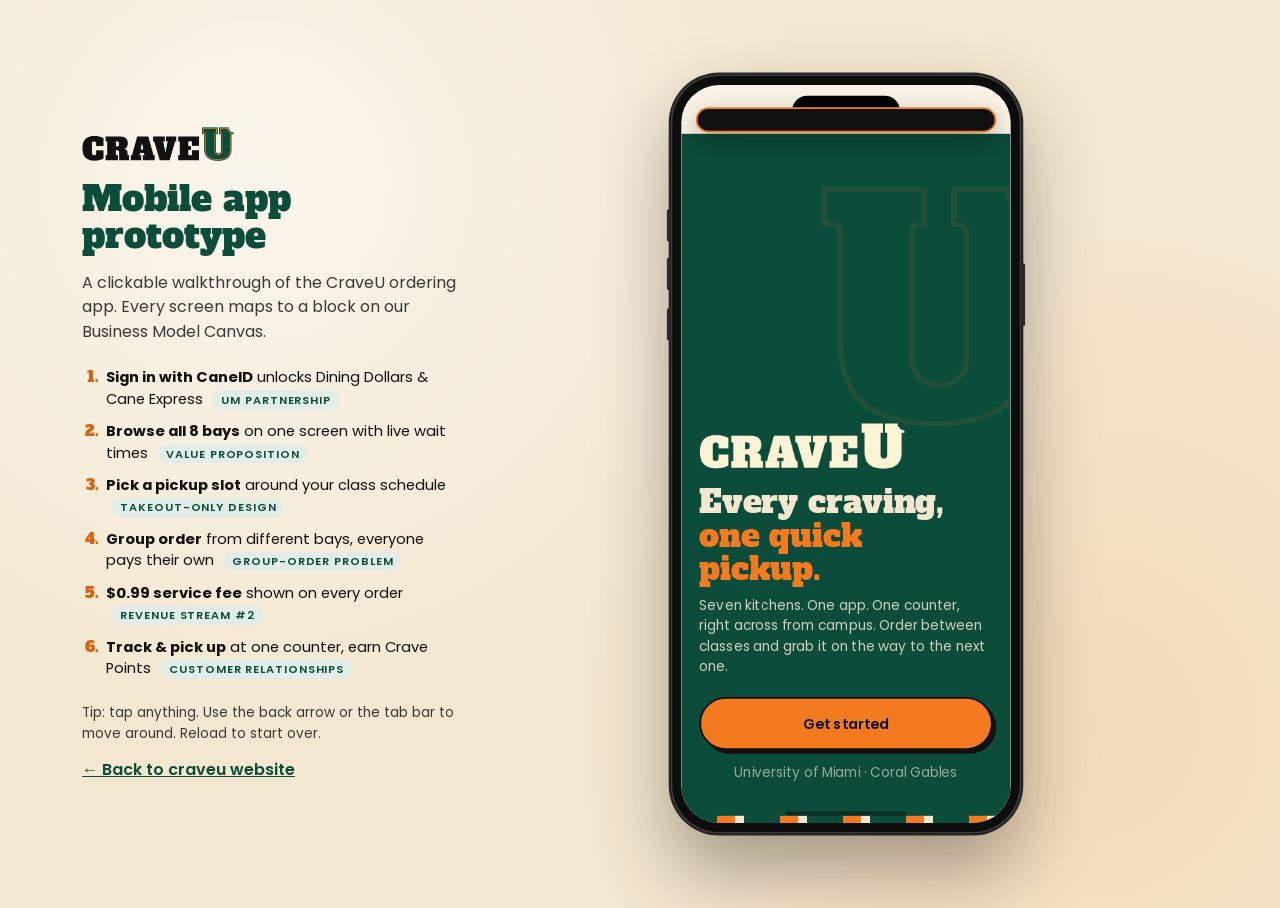
==== app/index.html @ 62c33250 "CraveU website and mobile app prototype Co-Authored-By: Claude Fable 5.1 <noreply@anthropic.com>" ====
<!DOCTYPE html>
<html lang="en">
<head>
  <meta charset="UTF-8">
  <meta name="viewport" content="width=device-width, initial-scale=1.0, viewport-fit=cover">
  <title>CraveU — Mobile App Prototype</title>
  <meta name="description" content="Clickable mobile app prototype for CraveU, the takeout-only kitchen hall at the University of Miami.">
  <link rel="icon" type="image/png" href="../assets/favicon.png">
  <link rel="apple-touch-icon" href="../assets/apple-touch-icon.png">
  <link rel="preconnect" href="https://fonts.googleapis.com">
  <link rel="preconnect" href="https://fonts.gstatic.com" crossorigin>
  <link href="https://fonts.googleapis.com/css2?family=Alfa+Slab+One&family=Poppins:wght@400;500;600;700&display=swap" rel="stylesheet">
  <link rel="stylesheet" href="app.css">
</head>
<body>
  <div class="stage">
    <aside class="stage__side">
      <a href="../index.html" class="stage__logo"><img src="../assets/logo.png" alt="CraveU"></a>
      <h1>Mobile app prototype</h1>
      <p>A clickable walkthrough of the CraveU ordering app. Every screen maps to a block on our Business Model Canvas.</p>
      <ol class="stage__flow">
        <li><strong>Sign in with CaneID</strong> unlocks Dining Dollars &amp; Cane Express <span>UM partnership</span></li>
        <li><strong>Browse all 8 bays</strong> on one screen with live wait times <span>Value proposition</span></li>
        <li><strong>Pick a pickup slot</strong> around your class schedule <span>Takeout-only design</span></li>
        <li><strong>Group order</strong> from different bays, everyone pays their own <span>Group-order problem</span></li>
        <li><strong>$0.99 service fee</strong> shown on every order <span>Revenue stream #2</span></li>
        <li><strong>Track &amp; pick up</strong> at one counter, earn Crave Points <span>Customer relationships</span></li>
      </ol>
      <p class="stage__hint">Tip: tap anything. Use the back arrow or the tab bar to move around. Reload to start over.</p>
      <a class="stage__link" href="../index.html">← Back to craveu website</a>
    </aside>

    <div class="phone-wrap">
      <div class="phone" id="phone">
        <div class="phone__island"></div>
        <div class="phone__screen">
          <div class="statusbar"><span id="clock">9:41</span><span class="statusbar__icons">●●●● <b>▮</b></span></div>
          <div id="app" class="app" aria-live="polite"></div>
          <div class="toast" id="toast" role="status"></div>
          <div class="phone__home"></div>
        </div>
      </div>
    </div>
  </div>
  <script src="app.js"></script>
</body>
</html>
---- app/app.css ----
/* ==========================================================================
   CraveU mobile app prototype — styles
   Same brand tokens as the website: Campus Green, Crave Orange, Cream, Ink
   ========================================================================== */
:root {
  --green: #0B4D3A; --green-deep: #073627; --green-soft: #E3EDE7;
  --orange: #F47A1F; --orange-deep: #D9640F; --orange-soft: #FDE6D3;
  --cream: #F3E7CF; --cream-light: #FAF4E6; --paper: #FFFBF2;
  --ink: #111111; --ink-soft: #3A3A3A; --muted: #6B6459; --line: rgba(17,17,17,0.12);
  --font-display: "Alfa Slab One", "Rockwell", Georgia, serif;
  --font-body: "Poppins", "Helvetica Neue", Arial, sans-serif;
  --phone-w: 390px; --phone-h: 844px; --phone-r: 54px;
  --tabbar-h: 78px;
}
*, *::before, *::after { box-sizing: border-box; }
html, body { margin: 0; }
body {
  font-family: var(--font-body); color: var(--ink); background: var(--cream);
  background-image: radial-gradient(circle at 20% 20%, rgba(255,255,255,0.6), transparent 45%), radial-gradient(circle at 85% 80%, rgba(244,122,31,0.12), transparent 40%);
  min-height: 100vh;
}
img { max-width: 100%; display: block; }
button { font: inherit; cursor: pointer; }

/* ---------- Stage (page around the phone) ---------- */
.stage { display: grid; grid-template-columns: 380px 1fr; gap: 2rem; min-height: 100vh; align-items: center; padding: 2rem; max-width: 1180px; margin-inline: auto; }
.stage__side h1 { font-family: var(--font-display); font-weight: 400; color: var(--green); font-size: 2.2rem; line-height: 1.05; margin: 1.2rem 0 0.6rem; }
.stage__side p { color: var(--ink-soft); line-height: 1.55; }
.stage__logo img { height: 36px; width: auto; }
.stage__flow { padding-left: 1.3rem; margin: 1.4rem 0; font-size: 0.92rem; line-height: 1.45; }
.stage__flow li { margin-bottom: 0.7rem; padding-left: 0.2rem; }
.stage__flow li::marker { font-family: var(--font-display); color: var(--orange-deep); }
.stage__flow span { display: inline-block; margin-left: 0.4rem; font-size: 0.7rem; font-weight: 600; letter-spacing: 0.08em; text-transform: uppercase; color: var(--green); background: var(--green-soft); padding: 0.1rem 0.5rem; border-radius: 999px; }
.stage__hint { font-size: 0.85rem; color: var(--muted); }
.stage__link { font-weight: 600; color: var(--green); }
.phone-wrap { display: grid; place-items: center; }
@media (max-width: 900px) {
  .stage { grid-template-columns: 1fr; padding: 1rem; gap: 1rem; }
  .stage__side { order: 2; }
  .phone-wrap { order: 1; }
}
@media (max-height: 920px) and (min-width: 901px) {
  .phone { transform: scale(0.9); transform-origin: center; }
}
@media (max-height: 820px) and (min-width: 901px) {
  .phone { transform: scale(0.8); }
}
@media (max-width: 440px) {
  .phone { transform: scale(0.86); transform-origin: top center; margin-bottom: -110px; }
}

/* ---------- Phone frame ---------- */
.phone {
  position: relative; width: var(--phone-w); height: var(--phone-h);
  background: #0d0d0d; border-radius: var(--phone-r); padding: 12px;
  box-shadow: 0 40px 80px rgba(17,17,17,0.35), 0 0 0 2px #2a2a2a, inset 0 0 0 2px #3a3a3a;
}
.phone::before, .phone::after { content: ""; position: absolute; background: #2a2a2a; border-radius: 3px; }
.phone::before { left: -4px; top: 150px; width: 4px; height: 36px; box-shadow: 0 54px 0 #2a2a2a, 0 110px 0 #2a2a2a; }
.phone::after { right: -4px; top: 210px; width: 4px; height: 70px; }
.phone__island { position: absolute; top: 24px; left: 50%; transform: translateX(-50%); width: 120px; height: 34px; background: #000; border-radius: 20px; z-index: 20; }
.phone__screen { position: relative; width: 100%; height: 100%; background: var(--cream-light); border-radius: calc(var(--phone-r) - 12px); overflow: hidden; display: flex; flex-direction: column; }
.phone__home { position: absolute; bottom: 8px; left: 50%; transform: translateX(-50%); width: 134px; height: 5px; border-radius: 3px; background: rgba(17,17,17,0.5); z-index: 20; pointer-events: none; }
.statusbar { height: 54px; flex: 0 0 54px; display: flex; justify-content: space-between; align-items: flex-end; padding: 0 28px 10px; font-size: 15px; font-weight: 600; color: var(--ink); z-index: 10; }
.statusbar__icons { font-size: 11px; letter-spacing: -1px; }
.statusbar__icons b { font-size: 13px; }
.app--dark .statusbar { color: var(--cream); }

/* Embedded (iframe on the website): no bezel, fill the frame */
body.embed { background: var(--cream-light); }
body.embed .stage { display: block; padding: 0; min-height: 0; }
body.embed .stage__side { display: none; }
body.embed .phone { width: 100%; height: 100vh; padding: 0; border-radius: 0; box-shadow: none; background: transparent; transform: none; }
body.embed .phone::before, body.embed .phone::after, body.embed .phone__island { display: none; }
body.embed .phone__screen { border-radius: 0; }
body.embed .statusbar { height: 36px; flex-basis: 36px; padding: 0 18px 6px; font-size: 13px; }

/* ---------- App shell ---------- */
.app { flex: 1; position: relative; overflow: hidden; display: flex; flex-direction: column; }
.screen {
  position: absolute; inset: 0; display: flex; flex-direction: column; overflow: hidden;
  animation: slideIn 0.28s cubic-bezier(0.2, 0.7, 0.2, 1);
}
.screen.back-anim { animation: slideBack 0.26s cubic-bezier(0.2, 0.7, 0.2, 1); }
.screen.fade-anim { animation: fadeIn 0.25s ease; }
@keyframes slideIn { from { transform: translateX(40px); opacity: 0; } to { transform: none; opacity: 1; } }
@keyframes slideBack { from { transform: translateX(-30px); opacity: 0; } to { transform: none; opacity: 1; } }
@keyframes fadeIn { from { opacity: 0; } to { opacity: 1; } }
.scroll { flex: 1; overflow-y: auto; overscroll-behavior: contain; -webkit-overflow-scrolling: touch; padding: 0 20px; scrollbar-width: none; }
.scroll::-webkit-scrollbar { display: none; }
.scroll--tabs { padding-bottom: calc(var(--tabbar-h) + 24px); }
.scroll--cta { padding-bottom: 120px; }

/* Top bar */
.topbar { display: flex; align-items: center; gap: 12px; padding: 6px 20px 12px; min-height: 52px; }
.topbar h2 { font-family: var(--font-display); font-weight: 400; font-size: 1.35rem; color: var(--green); margin: 0; flex: 1; line-height: 1.1; }
.topbar .sub { font-size: 0.75rem; color: var(--muted); font-weight: 500; display: block; font-family: var(--font-body); }
.iconbtn { width: 40px; height: 40px; border-radius: 50%; border: 2px solid var(--ink); background: var(--paper); display: grid; place-items: center; font-size: 1.1rem; font-weight: 700; color: var(--ink); padding: 0; flex: 0 0 40px; }
.iconbtn--ghost { border-color: transparent; background: transparent; }

/* ---------- Typography ---------- */
.h-display { font-family: var(--font-display); font-weight: 400; color: var(--green); line-height: 1.05; margin: 0; }
.eyebrow { font-size: 0.68rem; font-weight: 600; letter-spacing: 0.16em; text-transform: uppercase; color: var(--orange-deep); }
.muted { color: var(--muted); }
.small { font-size: 0.82rem; }
.tiny { font-size: 0.72rem; }

/* ---------- Buttons ---------- */
.btn {
  display: inline-flex; align-items: center; justify-content: center; gap: 8px; width: 100%;
  padding: 15px 18px; border-radius: 999px; border: 2px solid var(--ink); background: var(--orange); color: var(--ink);
  font-weight: 600; font-size: 1rem; box-shadow: 4px 4px 0 var(--ink); text-decoration: none;
  transition: transform 0.1s ease, box-shadow 0.1s ease;
}
.btn:active { transform: translate(3px, 3px); box-shadow: 1px 1px 0 var(--ink); }
.btn--green { background: var(--green); color: var(--cream); }
.btn--cream { background: var(--cream); }
.btn--ghost { background: transparent; box-shadow: none; }
.btn--sm { width: auto; padding: 9px 14px; font-size: 0.85rem; box-shadow: 3px 3px 0 var(--ink); }
.btn--xs { width: auto; padding: 6px 12px; font-size: 0.78rem; box-shadow: 2px 2px 0 var(--ink); }
.btn[disabled] { opacity: 0.5; pointer-events: none; }
.btn .price { margin-left: auto; font-family: var(--font-display); font-weight: 400; }
.textbtn { background: none; border: 0; color: var(--green); font-weight: 600; padding: 4px 0; text-decoration: underline; text-underline-offset: 3px; }

/* Sticky CTA footer */
.cta-bar { position: absolute; left: 0; right: 0; bottom: 0; padding: 12px 20px 30px; background: linear-gradient(to top, var(--cream-light) 70%, rgba(250,244,230,0)); z-index: 5; }

/* ---------- Tab bar ---------- */
.tabbar {
  position: absolute; left: 0; right: 0; bottom: 0; height: var(--tabbar-h); z-index: 6;
  background: var(--paper); border-top: 2px solid var(--ink);
  display: grid; grid-template-columns: repeat(4, 1fr); padding: 8px 8px 20px;
}
.tab { background: none; border: 0; display: flex; flex-direction: column; align-items: center; gap: 2px; font-size: 0.68rem; font-weight: 600; color: var(--muted); padding: 4px 0; position: relative; }
.tab .ic { font-size: 1.25rem; line-height: 1; filter: grayscale(1); opacity: 0.7; }
.tab.is-active { color: var(--green); }
.tab.is-active .ic { filter: none; opacity: 1; }
.tab.is-active::after { content: ""; position: absolute; top: -10px; width: 28px; height: 4px; border-radius: 2px; background: var(--orange); }
.tab .badge { position: absolute; top: 0; right: 22%; min-width: 18px; height: 18px; border-radius: 9px; background: var(--orange); color: var(--ink); font-size: 0.65rem; display: grid; place-items: center; padding: 0 5px; border: 1.5px solid var(--ink); }

/* ---------- Components ---------- */
.card { background: var(--paper); border: 2px solid var(--ink); border-radius: 18px; padding: 14px 16px; box-shadow: 4px 4px 0 var(--ink); }
.card--green { background: var(--green); color: var(--cream); border-color: var(--green-deep); box-shadow: 4px 4px 0 var(--orange); }
.card--orange { background: var(--orange); box-shadow: 4px 4px 0 var(--green); }
.card--flat { box-shadow: none; }
.card--soft { background: var(--green-soft); border-color: transparent; box-shadow: none; }
.stack > * + * { margin-top: 12px; }
.row { display: flex; align-items: center; gap: 10px; }
.row--between { justify-content: space-between; }
.grow { flex: 1; min-width: 0; }

.pill { display: inline-flex; align-items: center; gap: 4px; font-size: 0.72rem; font-weight: 600; padding: 4px 10px; border-radius: 999px; background: var(--green-soft); color: var(--green); border: 1.5px solid var(--green); white-space: nowrap; }
.pill--orange { background: var(--orange-soft); color: var(--orange-deep); border-color: var(--orange); }
.pill--ink { background: var(--ink); color: var(--cream); border-color: var(--ink); }
.pill--ghost { background: transparent; color: var(--muted); border-color: var(--line); }

.chips { display: flex; gap: 8px; overflow-x: auto; padding: 4px 0 10px; scrollbar-width: none; margin: 0 -20px; padding-inline: 20px; }
.chips::-webkit-scrollbar { display: none; }
.chip { flex: 0 0 auto; padding: 8px 14px; border-radius: 999px; border: 2px solid var(--ink); background: var(--paper); font-size: 0.8rem; font-weight: 600; }
.chip.is-active { background: var(--green); color: var(--cream); }

.search { display: flex; align-items: center; gap: 10px; background: var(--paper); border: 2px solid var(--ink); border-radius: 14px; padding: 11px 14px; color: var(--muted); font-size: 0.9rem; }
.search input { border: 0; background: transparent; font: inherit; flex: 1; outline: none; color: var(--ink); }

/* Bay list card */
.bayrow { display: flex; gap: 12px; align-items: center; background: var(--paper); border: 2px solid var(--ink); border-radius: 16px; padding: 10px; text-align: left; width: 100%; box-shadow: 3px 3px 0 var(--ink); }
.bayrow:active { transform: translate(2px,2px); box-shadow: 1px 1px 0 var(--ink); }
.bayrow .art { width: 64px; height: 64px; border-radius: 12px; display: grid; place-items: center; font-size: 2rem; flex: 0 0 64px; border: 2px solid var(--ink); }
.art.o { background: var(--orange-soft); } .art.g { background: var(--green); } .art.c { background: var(--cream); } .art.s { background: var(--green-soft); }
.bayrow .name { font-family: var(--font-display); font-size: 1.02rem; color: var(--ink); line-height: 1.1; }
.bayrow .meta { font-size: 0.75rem; color: var(--muted); margin-top: 3px; }
.bayrow .wait { text-align: center; flex: 0 0 56px; }
.bayrow .wait b { display: block; font-family: var(--font-display); font-weight: 400; font-size: 1.25rem; color: var(--green); line-height: 1; }
.bayrow .wait span { font-size: 0.62rem; color: var(--muted); text-transform: uppercase; letter-spacing: 0.08em; }
.bayrow.is-closed { opacity: 0.55; }
.bayrow .bayno { position: absolute; }

/* Bay hero */
.hero { margin: 0 -20px; padding: 16px 20px 18px; display: flex; gap: 14px; align-items: center; border-bottom: 2px solid var(--ink); }
.hero .art { width: 72px; height: 72px; border-radius: 16px; display: grid; place-items: center; font-size: 2.4rem; border: 2px solid var(--ink); flex: 0 0 72px; }
.hero h2 { margin: 0 0 4px; }

/* Menu item */
.item { display: flex; gap: 12px; align-items: flex-start; padding: 14px 0; border-bottom: 1.5px dashed var(--line); text-align: left; width: 100%; background: none; border-left: 0; border-right: 0; border-top: 0; }
.item .name { font-weight: 600; font-size: 0.95rem; }
.item .desc { font-size: 0.78rem; color: var(--muted); margin-top: 2px; }
.item .tags { margin-top: 6px; display: flex; gap: 4px; flex-wrap: wrap; }
.item .price { font-family: var(--font-display); color: var(--green); font-size: 1rem; white-space: nowrap; }
.item .add { width: 34px; height: 34px; border-radius: 50%; border: 2px solid var(--ink); background: var(--orange); font-weight: 700; font-size: 1.2rem; display: grid; place-items: center; flex: 0 0 34px; margin-top: 2px; }

/* Sheet (modal) */
.sheet-backdrop { position: absolute; inset: 0; background: rgba(17,17,17,0.45); z-index: 30; animation: fadeIn 0.2s ease; }
.sheet { position: absolute; left: 0; right: 0; bottom: 0; background: var(--cream-light); border-radius: 26px 26px 0 0; border-top: 2px solid var(--ink); padding: 14px 20px 34px; z-index: 31; animation: sheetUp 0.3s cubic-bezier(0.2,0.7,0.2,1); max-height: 86%; overflow-y: auto; }
.sheet::before { content: ""; display: block; width: 44px; height: 5px; border-radius: 3px; background: var(--line); margin: 0 auto 14px; }
@keyframes sheetUp { from { transform: translateY(100%); } to { transform: none; } }
.opt { display: flex; align-items: center; gap: 10px; padding: 11px 12px; border: 2px solid var(--line); border-radius: 12px; background: var(--paper); width: 100%; text-align: left; font-size: 0.9rem; }
.opt.is-active { border-color: var(--ink); box-shadow: 3px 3px 0 var(--ink); }
.opt .radio { width: 18px; height: 18px; border-radius: 50%; border: 2px solid var(--ink); flex: 0 0 18px; display: grid; place-items: center; }
.opt.is-active .radio::after { content: ""; width: 9px; height: 9px; border-radius: 50%; background: var(--orange); }
.opt .r { margin-left: auto; font-size: 0.8rem; color: var(--muted); white-space: nowrap; }
.qty { display: inline-flex; align-items: center; border: 2px solid var(--ink); border-radius: 999px; background: var(--paper); }
.qty button { width: 34px; height: 34px; border: 0; background: none; font-weight: 700; font-size: 1.1rem; }
.qty span { min-width: 24px; text-align: center; font-weight: 600; }

/* Pickup time */
.slots { display: grid; grid-template-columns: 1fr 1fr; gap: 8px; }
.slot { padding: 10px 12px; border: 2px solid var(--line); border-radius: 12px; background: var(--paper); text-align: left; font-size: 0.82rem; line-height: 1.3; }
.slot b { display: block; font-size: 0.92rem; }
.slot.is-active { border-color: var(--ink); background: var(--orange-soft); box-shadow: 3px 3px 0 var(--ink); }
.slot .class { font-size: 0.68rem; color: var(--green); font-weight: 600; }

/* Cart */
.cartline { display: flex; gap: 10px; align-items: center; padding: 10px 0; border-bottom: 1.5px dashed var(--line); font-size: 0.9rem; }
.cartline .n { font-weight: 600; }
.cartline .s { font-size: 0.75rem; color: var(--muted); }
.cartline .p { font-family: var(--font-display); color: var(--green); margin-left: auto; white-space: nowrap; }
.person { display: flex; align-items: center; gap: 8px; margin: 14px 0 2px; }
.avatar { width: 28px; height: 28px; border-radius: 50%; display: grid; place-items: center; font-family: var(--font-display); font-size: 0.72rem; color: var(--cream); background: var(--green); border: 2px solid var(--ink); flex: 0 0 28px; }
.avatar.o { background: var(--orange); color: var(--ink); }
.totals { font-size: 0.9rem; }
.totals .t { display: flex; justify-content: space-between; padding: 5px 0; }
.totals .t.fee { color: var(--orange-deep); font-weight: 600; }
.totals .t.grand { border-top: 2px dashed var(--line); margin-top: 6px; padding-top: 10px; font-weight: 700; font-size: 1.02rem; }
.totals .t.grand .v { font-family: var(--font-display); font-weight: 400; color: var(--green); font-size: 1.25rem; }

/* Tracking */
.ordernum { font-family: var(--font-display); font-size: 3.4rem; line-height: 1; color: var(--ink); letter-spacing: 0.02em; }
.timeline { display: grid; grid-template-columns: repeat(3, 1fr); gap: 6px; margin: 16px 0 8px; }
.tl { text-align: center; font-size: 0.72rem; font-weight: 600; color: var(--muted); }
.tl .dot { width: 100%; height: 8px; border-radius: 4px; background: var(--line); margin-bottom: 8px; position: relative; overflow: hidden; }
.tl.done .dot { background: var(--green); }
.tl.done { color: var(--green); }
.tl.now .dot { background: var(--orange); }
.tl.now .dot::after { content: ""; position: absolute; inset: 0; background: linear-gradient(90deg, transparent, rgba(255,255,255,0.6), transparent); animation: shimmer 1.2s linear infinite; }
.tl.now { color: var(--orange-deep); }
@keyframes shimmer { from { transform: translateX(-100%); } to { transform: translateX(100%); } }
.counter-art { height: 120px; border-radius: 16px; background: var(--green); border: 2px solid var(--ink); display: grid; place-items: center; color: var(--cream); font-family: var(--font-display); font-size: 1.35rem; text-align: center; position: relative; overflow: hidden; }
.counter-art::before { content: ""; position: absolute; inset: 0; background: repeating-linear-gradient(90deg, transparent 0 30px, rgba(244,122,31,0.25) 30px 44px); }
.counter-art span { position: relative; }

/* QR */
.qr { width: 190px; height: 190px; margin: 10px auto; background: #fff; border: 2px solid var(--ink); border-radius: 14px; padding: 12px; display: grid; grid-template-columns: repeat(21, 1fr); gap: 1px; }
.qr i { background: #fff; }
.qr i.on { background: var(--ink); }

/* Rewards */
.ring { width: 150px; height: 150px; border-radius: 50%; margin: 6px auto; display: grid; place-items: center; background: conic-gradient(var(--orange) var(--pct, 68%), var(--green-soft) 0); position: relative; }
.ring::before { content: ""; position: absolute; inset: 14px; border-radius: 50%; background: var(--paper); border: 2px solid var(--ink); }
.ring div { position: relative; text-align: center; }
.ring b { display: block; font-family: var(--font-display); font-weight: 400; font-size: 2rem; color: var(--green); line-height: 1; }
.ring small { font-size: 0.68rem; color: var(--muted); text-transform: uppercase; letter-spacing: 0.08em; }
.badges { display: grid; grid-template-columns: repeat(3, 1fr); gap: 8px; }
.badge-card { text-align: center; border: 2px solid var(--ink); border-radius: 14px; padding: 10px 6px; background: var(--paper); font-size: 0.68rem; font-weight: 600; line-height: 1.2; }
.badge-card .em { font-size: 1.7rem; display: block; margin-bottom: 4px; }
.badge-card.locked { opacity: 0.45; border-style: dashed; }
.badge-card .pct { display: block; color: var(--orange-deep); font-weight: 600; margin-top: 2px; }
.lb { display: flex; align-items: center; gap: 10px; padding: 8px 0; border-bottom: 1.5px dashed var(--line); font-size: 0.85rem; }
.lb .rank { font-family: var(--font-display); color: var(--orange-deep); width: 22px; }
.lb .pts { margin-left: auto; font-weight: 600; color: var(--green); }
.lb.me { background: var(--orange-soft); margin: 0 -8px; padding-inline: 8px; border-radius: 8px; }

/* Profile */
.list { background: var(--paper); border: 2px solid var(--ink); border-radius: 16px; overflow: hidden; }
.list button, .list .li { display: flex; align-items: center; gap: 12px; width: 100%; padding: 13px 14px; border: 0; border-bottom: 1.5px solid var(--line); background: none; text-align: left; font-size: 0.9rem; }
.list > :last-child { border-bottom: 0; }
.list .ic { width: 32px; height: 32px; border-radius: 9px; display: grid; place-items: center; background: var(--green-soft); flex: 0 0 32px; }
.list .chev { margin-left: auto; color: var(--muted); }
.switch { margin-left: auto; width: 42px; height: 24px; border-radius: 12px; background: var(--line); border: 2px solid var(--ink); position: relative; flex: 0 0 42px; }
.switch::after { content: ""; position: absolute; top: 2px; left: 2px; width: 16px; height: 16px; border-radius: 50%; background: var(--paper); border: 1.5px solid var(--ink); transition: left 0.15s; }
.switch.on { background: var(--green); }
.switch.on::after { left: 20px; background: var(--orange); }

/* Group order */
.code { font-family: var(--font-display); font-size: 2rem; letter-spacing: 0.08em; color: var(--green); text-align: center; background: var(--paper); border: 2px dashed var(--ink); border-radius: 14px; padding: 10px; }
.member { display: flex; align-items: center; gap: 10px; padding: 9px 0; border-bottom: 1.5px dashed var(--line); font-size: 0.88rem; animation: fadeIn 0.4s ease; }
.member .st { margin-left: auto; font-size: 0.72rem; font-weight: 600; color: var(--green); }
.member .st.wait { color: var(--muted); }

/* Welcome / sign in */
.welcome { background: var(--green); color: var(--cream); }
.welcome .scroll { display: flex; flex-direction: column; justify-content: flex-end; padding-bottom: 36px; }
.welcome .wordmark { width: 230px; margin: 0 0 18px; }
.welcome h1 { font-family: var(--font-display); font-weight: 400; color: var(--cream); font-size: 2.2rem; line-height: 1.05; margin: 0 0 10px; }
.welcome h1 em { font-style: normal; color: var(--orange); }
.welcome p { color: rgba(243,231,207,0.85); font-size: 0.95rem; line-height: 1.5; margin: 0 0 22px; }
.welcome .u { position: absolute; right: -60px; top: 40px; width: 300px; opacity: 0.1; pointer-events: none; }
.stripe { height: 8px; background: repeating-linear-gradient(90deg, var(--green) 0 40px, var(--orange) 40px 60px, var(--cream) 60px 70px); flex: 0 0 8px; }

/* Toast */
.toast { position: absolute; top: 64px; left: 16px; right: 16px; z-index: 40; background: var(--ink); color: var(--cream); border-radius: 16px; padding: 12px 14px; font-size: 0.85rem; display: flex; gap: 10px; align-items: center; transform: translateY(-140%); transition: transform 0.35s cubic-bezier(0.2,0.7,0.2,1); box-shadow: 0 10px 30px rgba(0,0,0,0.3); border: 2px solid var(--orange); }
.toast.show { transform: none; }
.toast .ti { width: 34px; height: 34px; border-radius: 9px; background: var(--orange); display: grid; place-items: center; flex: 0 0 34px; }
.toast b { display: block; font-weight: 600; }

/* Notice */
.notice { font-size: 0.75rem; color: var(--muted); text-align: center; margin-top: 10px; }
.hr { border: 0; border-top: 2px dashed var(--line); margin: 14px 0; }
.sect { margin: 18px 0 8px; display: flex; align-items: baseline; justify-content: space-between; }
.sect h3 { font-family: var(--font-display); font-weight: 400; font-size: 1.05rem; color: var(--green); margin: 0; }
.sect .textbtn { font-size: 0.78rem; }
.empty { text-align: center; padding: 50px 20px; color: var(--muted); }
.empty .em { font-size: 3rem; display: block; margin-bottom: 8px; }
.field { background: var(--paper); border: 2px solid var(--ink); border-radius: 12px; padding: 11px 14px; font-size: 0.9rem; display: flex; align-items: center; gap: 8px; }
.field input { border: 0; background: none; font: inherit; flex: 1; outline: none; }
.lbl { font-size: 0.75rem; font-weight: 600; color: var(--muted); margin: 10px 0 4px; display: block; }
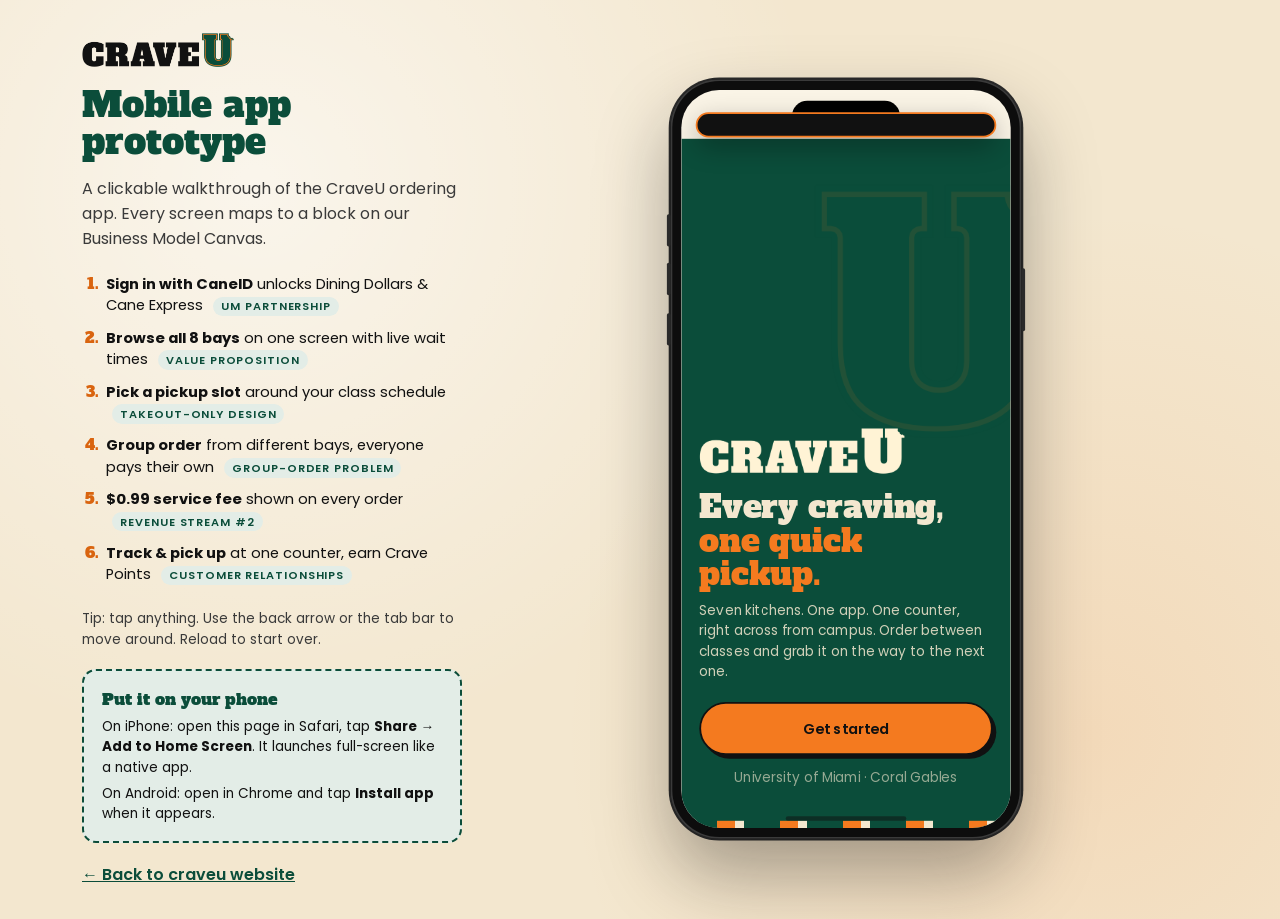
==== commit 6499503f: "Make the app prototype installable as a PWA Web manifest, service worker (offline app shell), maskab" ====
--- a/app/index.html
+++ b/app/index.html
@@ -7,6 +7,12 @@
   <meta name="description" content="Clickable mobile app prototype for CraveU, the takeout-only kitchen hall at the University of Miami.">
   <link rel="icon" type="image/png" href="../assets/favicon.png">
   <link rel="apple-touch-icon" href="../assets/apple-touch-icon.png">
+  <link rel="manifest" href="manifest.webmanifest">
+  <meta name="theme-color" content="#0B4D3A">
+  <meta name="mobile-web-app-capable" content="yes">
+  <meta name="apple-mobile-web-app-capable" content="yes">
+  <meta name="apple-mobile-web-app-status-bar-style" content="black-translucent">
+  <meta name="apple-mobile-web-app-title" content="CraveU">
   <link rel="preconnect" href="https://fonts.googleapis.com">
   <link rel="preconnect" href="https://fonts.gstatic.com" crossorigin>
   <link href="https://fonts.googleapis.com/css2?family=Alfa+Slab+One&family=Poppins:wght@400;500;600;700&display=swap" rel="stylesheet">
@@ -27,6 +33,12 @@
         <li><strong>Track &amp; pick up</strong> at one counter, earn Crave Points <span>Customer relationships</span></li>
       </ol>
       <p class="stage__hint">Tip: tap anything. Use the back arrow or the tab bar to move around. Reload to start over.</p>
+      <div class="stage__install" id="install-tip">
+        <strong>Put it on your phone</strong>
+        <span class="stage__install-ios">On iPhone: open this page in Safari, tap <b>Share</b> → <b>Add to Home Screen</b>. It launches full-screen like a native app.</span>
+        <span class="stage__install-android">On Android: open in Chrome and tap <b>Install app</b> when it appears.</span>
+        <button class="stage__install-btn" id="install-btn" hidden>Install CraveU</button>
+      </div>
       <a class="stage__link" href="../index.html">← Back to craveu website</a>
     </aside>
 
@@ -43,5 +55,26 @@
     </div>
   </div>
   <script src="app.js"></script>
+  <script>
+    // PWA: register the service worker (not inside the website's embedded iframe)
+    if ('serviceWorker' in navigator && location.search.indexOf('embed=1') < 0) {
+      window.addEventListener('load', function () { navigator.serviceWorker.register('sw.js').catch(function () {}); });
+    }
+    // Chrome/Android: surface the install prompt as a button
+    var deferredInstall = null;
+    window.addEventListener('beforeinstallprompt', function (e) {
+      e.preventDefault(); deferredInstall = e;
+      var b = document.getElementById('install-btn'); if (b) b.hidden = false;
+    });
+    var installBtn = document.getElementById('install-btn');
+    if (installBtn) installBtn.addEventListener('click', function () {
+      if (!deferredInstall) return;
+      deferredInstall.prompt(); deferredInstall.userChoice.then(function () { deferredInstall = null; installBtn.hidden = true; });
+    });
+    // Already installed: hide the tip
+    if (window.matchMedia('(display-mode: standalone)').matches || navigator.standalone) {
+      var tip = document.getElementById('install-tip'); if (tip) tip.hidden = true;
+    }
+  </script>
 </body>
 </html>
--- a/app/app.css
+++ b/app/app.css
@@ -66,14 +66,27 @@
 .statusbar__icons b { font-size: 13px; }
 .app--dark .statusbar { color: var(--cream); }
 
-/* Embedded (iframe on the website): no bezel, fill the frame */
-body.embed { background: var(--cream-light); }
-body.embed .stage { display: block; padding: 0; min-height: 0; }
-body.embed .stage__side { display: none; }
-body.embed .phone { width: 100%; height: 100vh; padding: 0; border-radius: 0; box-shadow: none; background: transparent; transform: none; }
-body.embed .phone::before, body.embed .phone::after, body.embed .phone__island { display: none; }
-body.embed .phone__screen { border-radius: 0; }
+/* Install tip on the stage */
+.stage__install { margin: 1.2rem 0; padding: 1rem 1.1rem; border: 2px dashed var(--green); border-radius: 14px; background: var(--green-soft); font-size: 0.85rem; line-height: 1.5; display: grid; gap: 0.35rem; }
+.stage__install strong { font-family: var(--font-display); font-weight: 400; color: var(--green); font-size: 1rem; }
+.stage__install-btn { margin-top: 0.4rem; justify-self: start; padding: 0.6rem 1.1rem; border-radius: 999px; border: 2px solid var(--ink); background: var(--orange); font-weight: 600; box-shadow: 3px 3px 0 var(--ink); }
+
+/* Embedded (iframe on the website) or installed to the home screen (standalone):
+   no bezel, the app fills the real phone screen */
+body.embed, body.standalone { background: var(--cream-light); }
+body.embed .stage, body.standalone .stage { display: block; padding: 0; min-height: 0; max-width: none; }
+body.embed .stage__side, body.standalone .stage__side { display: none; }
+body.embed .phone, body.standalone .phone { width: 100%; height: 100vh; padding: 0; border-radius: 0; box-shadow: none; background: transparent; transform: none; margin: 0; }
+body.embed .phone::before, body.embed .phone::after, body.embed .phone__island,
+body.standalone .phone::before, body.standalone .phone::after, body.standalone .phone__island { display: none; }
+body.embed .phone__screen, body.standalone .phone__screen { border-radius: 0; }
 body.embed .statusbar { height: 36px; flex-basis: 36px; padding: 0 18px 6px; font-size: 13px; }
+/* Installed on a real phone: the OS draws its own status bar and home indicator */
+body.standalone .phone { height: 100dvh; }
+body.standalone .statusbar { height: env(safe-area-inset-top, 0px); flex-basis: env(safe-area-inset-top, 0px); padding: 0; overflow: hidden; }
+body.standalone .phone__home { display: none; }
+body.standalone .tabbar { padding-bottom: max(12px, env(safe-area-inset-bottom)); height: calc(var(--tabbar-h) + env(safe-area-inset-bottom, 0px) - 8px); }
+body.standalone .cta-bar { padding-bottom: max(20px, env(safe-area-inset-bottom)); }
 
 /* ---------- App shell ---------- */
 .app { flex: 1; position: relative; overflow: hidden; display: flex; flex-direction: column; }
